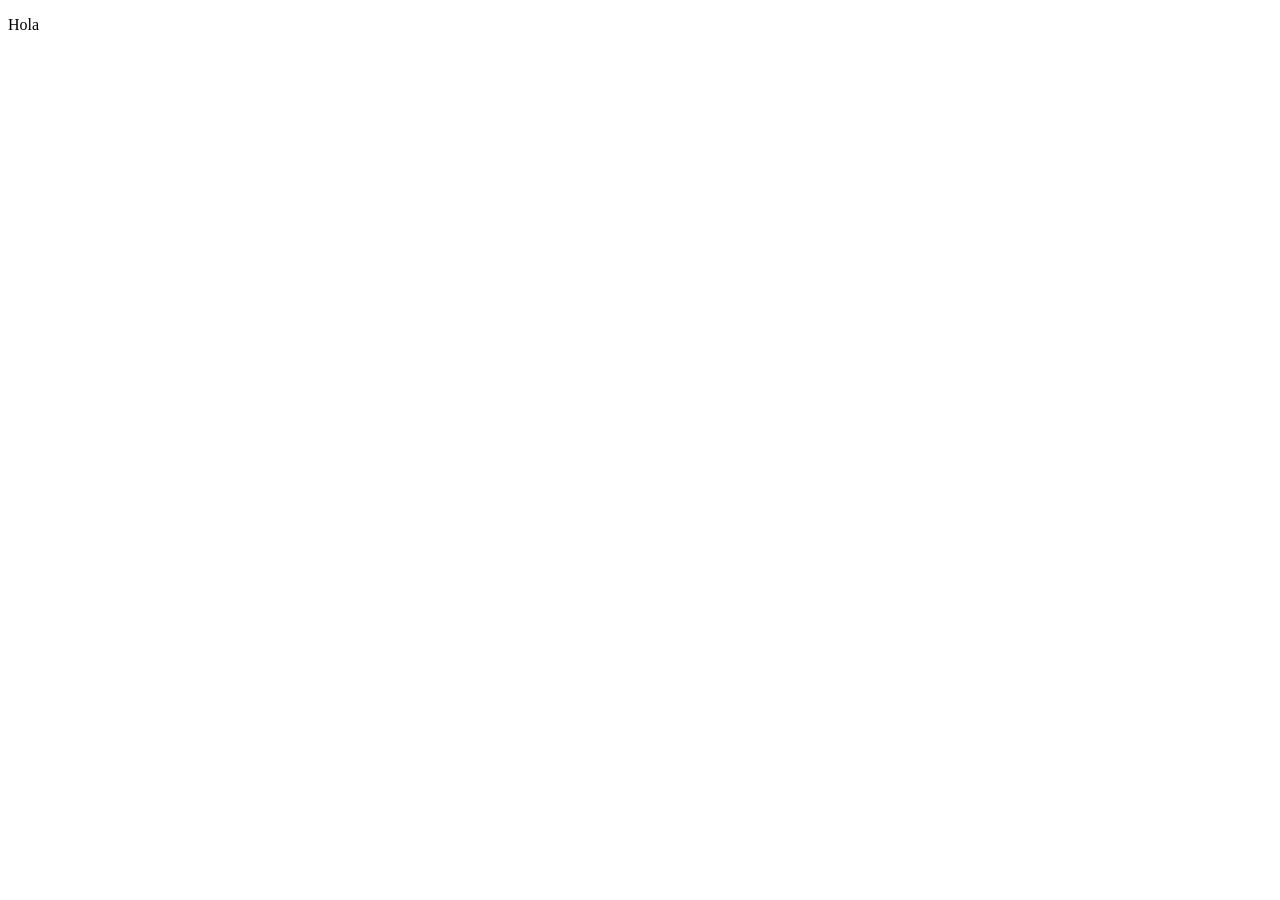
==== index.html @ 0442c542 "initial push" ====
<!DOCTYPE html>
<html lang="es">
<head>
    <meta charset="UTF-8">
    <meta name="viewport" content="width=device-width, initial-scale=1.0">
    <title>Victsantgt's Portfolio</title>
</head>
<body>
    <p>Hola</p>
</body>
</html>
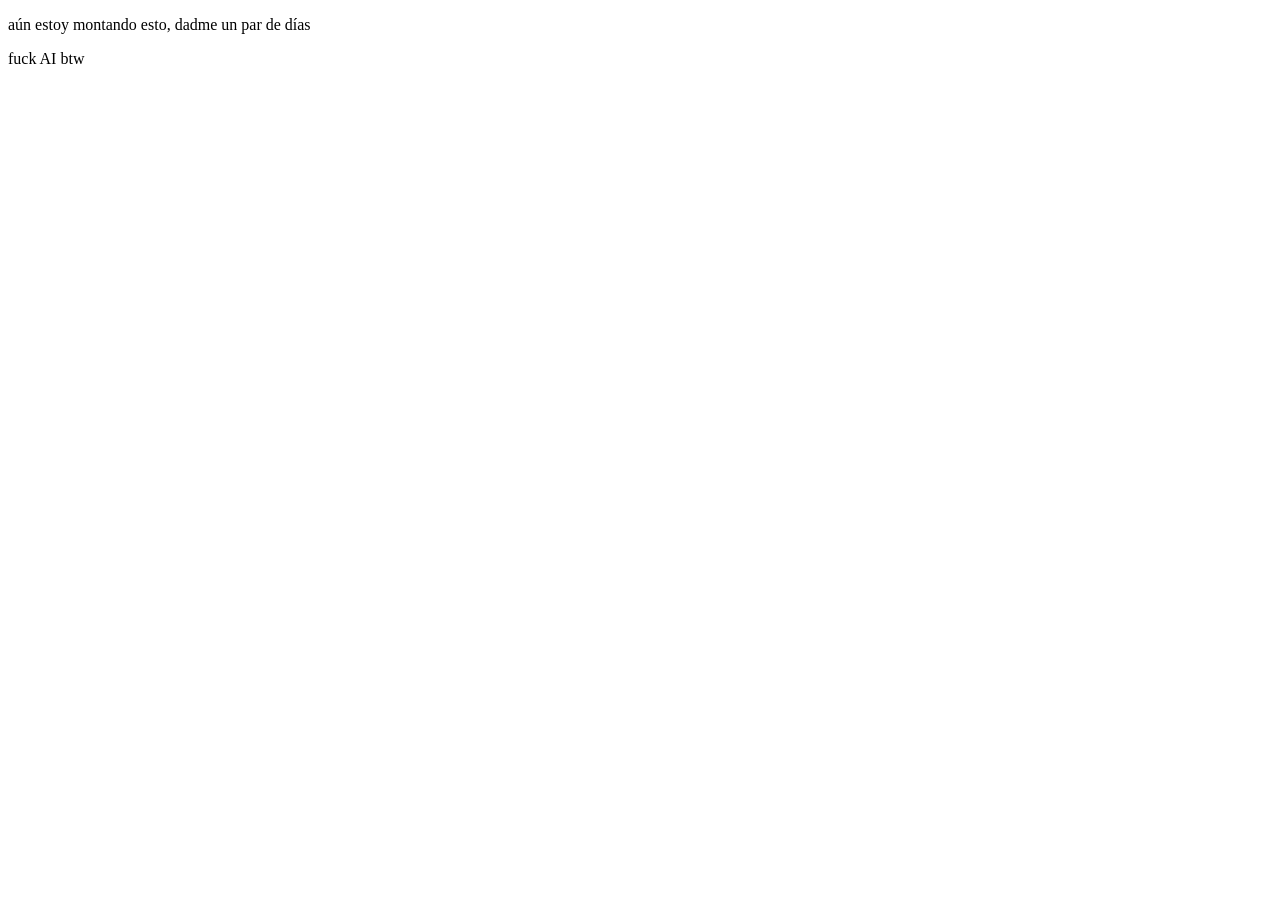
==== commit 72627d17: "Update index.html" ====
--- a/index.html
+++ b/index.html
@@ -6,6 +6,7 @@
     <title>Victsantgt's Portfolio</title>
 </head>
 <body>
-    <p>Hola</p>
+    <p>aún estoy montando esto, dadme un par de días</p>
+    <p>fuck AI btw</p>
 </body>
 </html>
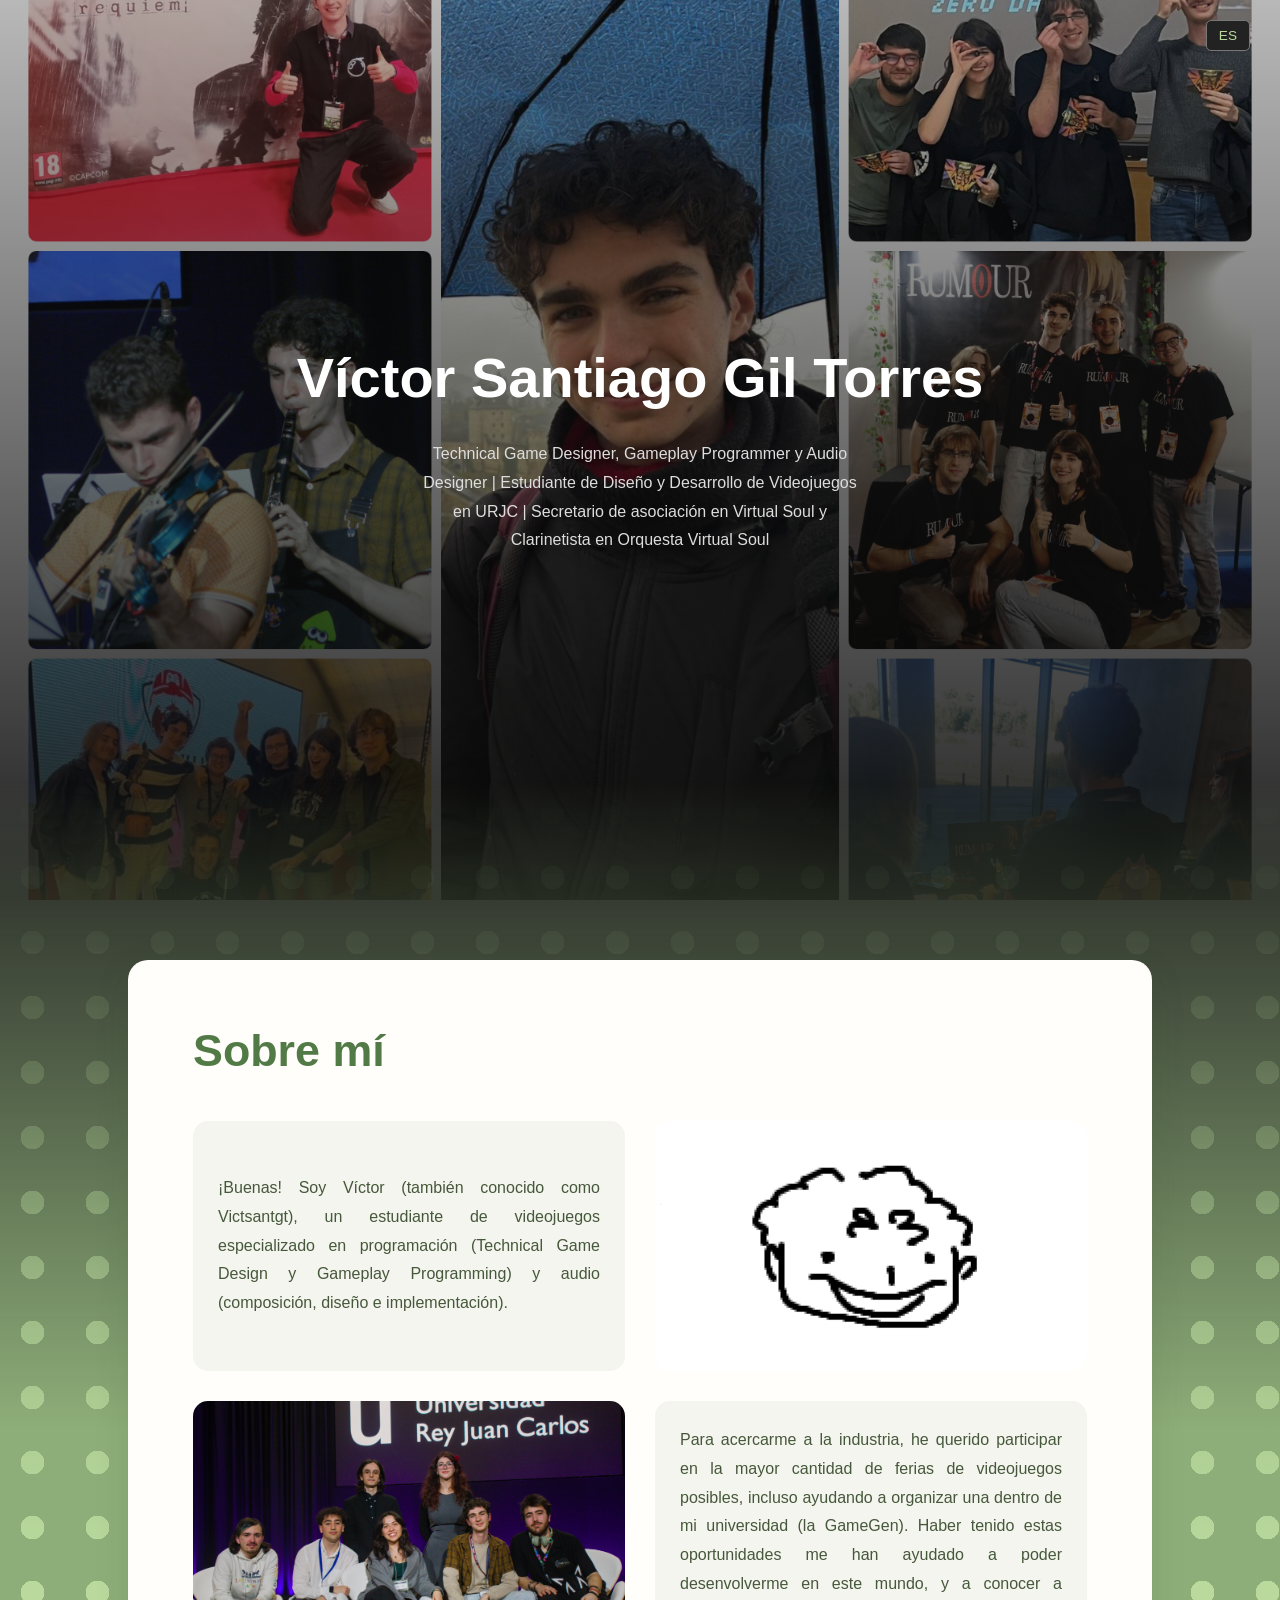
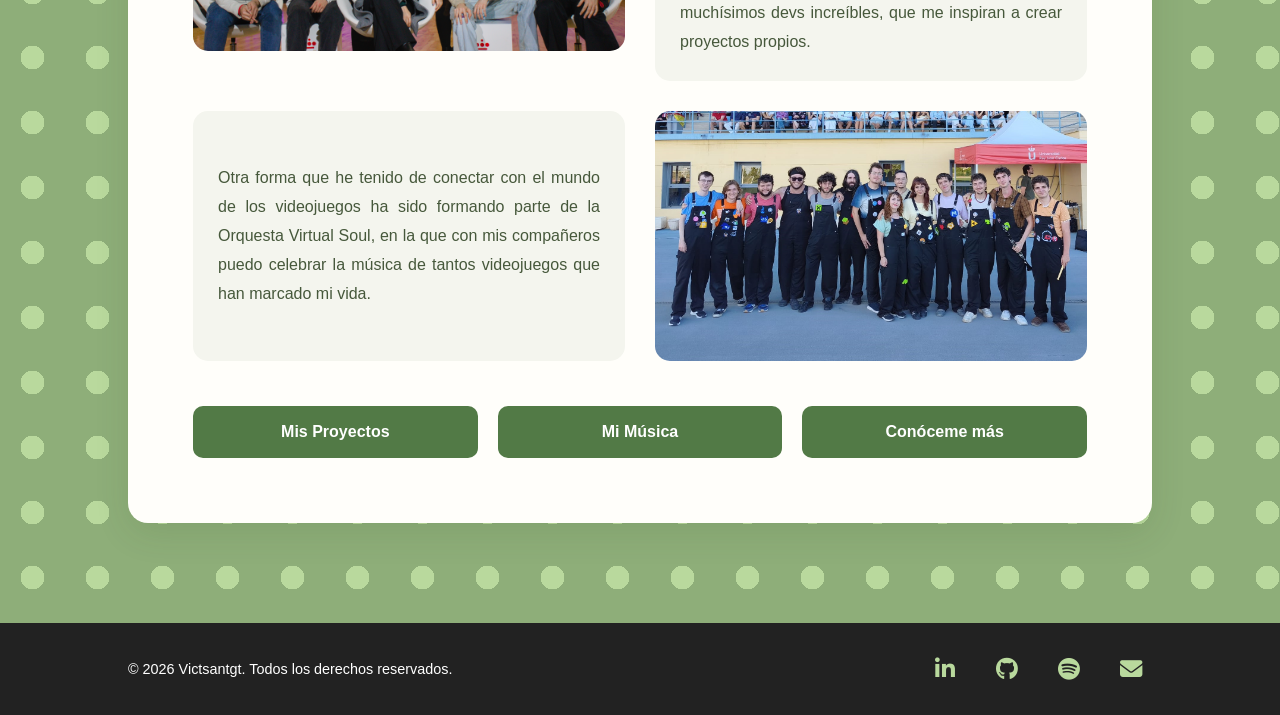
==== commit eabb96e7: "Página principal hecha me ha llevado toda la tarde y es solo una página me voy a matar" ====
--- a/index.html
+++ b/index.html
@@ -1,12 +1,117 @@
 <!DOCTYPE html>
 <html lang="es">
+
 <head>
     <meta charset="UTF-8">
     <meta name="viewport" content="width=device-width, initial-scale=1.0">
+
     <title>Victsantgt's Portfolio</title>
+
+    <link rel="stylesheet" href="css/style.css">
+    <script src="js/script.js" defer></script>
+
+    <link rel="stylesheet" href="https://cdnjs.cloudflare.com/ajax/libs/font-awesome/6.7.2/css/all.min.css">
 </head>
+
 <body>
-    <p>aún estoy montando esto, dadme un par de días</p>
-    <p>fuck AI btw</p>
+
+    <!-- CAMBIAR IDIOMA -->
+    <button id="language-button" type="button">EN</button>
+
+    <!-- INICIO -->
+    <header id="inicio">
+        <h1>Víctor Santiago Gil Torres</h1>
+        <p data-translate="hero-description">cosas</p>
+    </header>
+
+    <!-- SOBRE MÍ -->
+    <section id="sobre-mi">
+
+        <div class="sobre-mi-card">
+
+            <h2 data-translate="about-title">Sobre mí</h2>
+
+            <div class="about-grid">
+
+                <div class="about-text text-1">
+                    <p data-translate="about-p1">
+                        no che
+                    </p>
+                </div>
+
+                <div class="about-image image-1">
+                    <a href="https://linktr.ee/victsantgt" target="_blank" rel="noopener noreferrer">
+                        <img src="assets/vitin.jpeg" alt="Mi proyecto">
+                    </a>
+                </div>
+
+                <div class="about-image image-2">
+                    <a href="https://virtualsoul.es/gamegen.html" target="_blank" rel="noopener noreferrer">
+                        <img src="assets/gamegen.jpg" alt="Mi trabajo">
+                    </a>
+                </div>
+
+                <div class="about-text text-2">
+                    <p data-translate="about-p2">
+                        hacer webs es dificil
+                    </p>
+                </div>
+
+                <div class="about-text text-3">
+                    <p data-translate="about-p3">
+                        si estais leyendo esto... no sé, hola
+                    </p>
+                </div>
+
+                <div class="about-image image-3">
+                    <a href="https://main.orquestavs.workers.dev/" target="_blank" rel="noopener noreferrer">
+                        <img src="assets/orquesta.jpeg" alt="Mis intereses">
+                    </a>
+                </div>
+            </div>
+
+            <div class="about-buttons">
+                <a href="temporal.html" class="about-button" data-translate="about-b1">Mis Proyectos</a>
+                <a href="temporal.html" class="about-button" data-translate="about-b2">Mi Música</a>
+                <a href="temporal.html" class="about-button" data-translate="about-b3">Conóceme más</a>
+            </div>
+        </div>
+    </section>
+
+    <!-- CONTACTO -->
+    <footer>
+    <p data-translate="copyright">
+        © 2026 Victsantgt. Todos los derechos reservados.
+    </p>
+
+    <div class="footer-socials">
+        <a href="https://www.linkedin.com/in/victor-santiago-gil-torres-664898389/"
+           target="_blank"
+           rel="noopener noreferrer"
+           aria-label="LinkedIn">
+            <i class="fa-brands fa-linkedin-in"></i>
+        </a>
+
+        <a href="https://github.com/victsantgt"
+           target="_blank"
+           rel="noopener noreferrer"
+           aria-label="GitHub">
+            <i class="fa-brands fa-github"></i>
+        </a>
+
+        <a href="https://open.spotify.com/artist/1xuKelePze1BmLCzUKvtTy?si=LpdsJSyDSmmpAiLlxY_1Tw"
+           target="_blank"
+           rel="noopener noreferrer"
+           aria-label="Spotify">
+            <i class="fa-brands fa-spotify"></i>
+        </a>
+
+        <a href="mailto:victsantgt@gmail.com"
+           aria-label="Enviar correo electrónico">
+            <i class="fa-solid fa-envelope"></i>
+        </a>
+    </div>
+</footer>
+
 </body>
-</html>
+</html>
--- a/css/style.css
+++ b/css/style.css
@@ -0,0 +1,415 @@
+/* CONFIGURACIÓN GENERAL */
+
+* {
+    margin: 0;
+    padding: 0;
+    box-sizing: border-box;
+}
+
+html {
+    scroll-behavior: smooth;
+}
+
+body {
+    font-family: Arial, sans-serif;
+    background: #222;
+    color: white;
+}
+
+a {
+    color: #a8e6cf;
+    text-decoration: none;
+}
+
+
+/* BOTÓN DE IDIOMA */
+
+#language-button {
+    position: fixed;
+    top: 20px;
+    right: 30px;
+
+    z-index: 1000;
+
+    padding: 7px 12px;
+
+    background: #222;
+    color: #b9d99d;
+
+    border: 1px solid #777;
+    border-radius: 5px;
+
+    font-size: 0.85rem;
+    cursor: pointer;
+
+    transition:
+        background 0.2s ease,
+        color 0.2s ease;
+}
+
+#language-button:hover {
+    background: #b9d99d;
+    color: #222;
+}
+
+
+/* PORTADA */
+
+header {
+    position: fixed;
+    top: 0;
+    left: 0;
+
+    width: 100%;
+    height: 100vh;
+    height: 100svh;
+
+    padding: 80px 10%;
+
+    display: flex;
+    flex-direction: column;
+    justify-content: center;
+    align-items: center;
+
+    text-align: center;
+
+    background:
+        linear-gradient(
+            rgba(20, 20, 20, 0.3),
+            rgba(10, 10, 10, 0.9)
+        ),
+        url("../assets/fondo.jpg") center / cover no-repeat;
+
+    z-index: 0;
+}
+
+header h1 {
+    margin-bottom: 30px;
+
+    font-size: 3.5rem;
+}
+
+header p {
+    width: 100%;
+    max-width: 450px;
+
+    line-height: 1.8;
+    color: #ddd;
+}
+
+
+/* SOBRE MÍ */
+
+#sobre-mi {
+    position: relative;
+    isolation: isolate;
+
+    min-height: 100vh;
+    margin-top: calc(100vh - 120px);
+    padding: 180px 10% 100px;
+
+    background: linear-gradient(
+        to bottom,
+        transparent 0%,
+        #8eae79 45%,
+        #8eae79 100%
+    );
+}
+
+#sobre-mi::before {
+    content: "";
+
+    position: absolute;
+    inset: 0;
+
+    z-index: 0;
+    pointer-events: none;
+
+    background-image: radial-gradient(
+        circle,
+        #b9d99d 12px,
+        transparent 8.5px
+    );
+
+    background-size: 65px 65px;
+
+    animation: puntosMovimiento 8s linear infinite;
+
+    -webkit-mask-image: linear-gradient(
+        to bottom,
+        transparent 0%,
+        rgba(0, 0, 0, 0.05) 10%,
+        rgba(0, 0, 0, 0.25) 25%,
+        rgba(0, 0, 0, 0.65) 40%,
+        black 55%,
+        black 100%
+    );
+
+    mask-image: linear-gradient(
+        to bottom,
+        transparent 0%,
+        rgba(0, 0, 0, 0.05) 10%,
+        rgba(0, 0, 0, 0.25) 25%,
+        rgba(0, 0, 0, 0.65) 40%,
+        black 55%,
+        black 100%
+    );
+}
+
+@keyframes puntosMovimiento {
+    from {
+        background-position: 0 0;
+    }
+
+    to {
+        background-position: 65px 65px;
+    }
+}
+
+@media (prefers-reduced-motion: reduce) {
+    #sobre-mi::before {
+        animation: none;
+    }
+}
+
+.sobre-mi-card {
+    position: relative;
+    z-index: 1;
+
+    width: 100%;
+    max-width: 1150px;
+
+    margin: 0 auto;
+    padding: 65px;
+
+    background-color: #fffefa;
+    color: #344b2d;
+
+    border-radius: 20px;
+
+    box-shadow: 0 10px 35px rgba(45, 70, 35, 0.12);
+}
+
+.sobre-mi-card h2 {
+    margin-bottom: 45px;
+
+    font-size: 2.8rem;
+    color: #527a46;
+}
+
+.about-grid {
+    display: grid;
+    grid-template-columns: 1fr 1fr;
+
+    gap: 30px;
+    align-items: stretch;
+}
+
+.about-text {
+    display: flex;
+    align-items: center;
+    text-align: justify;
+
+    padding: 25px;
+
+    background-color: #f4f5ee;
+    border-radius: 15px;
+}
+
+.about-text p {
+    line-height: 1.8;
+    color: #46583b;
+}
+
+.about-image {
+    width: 100%;
+    height: 250px;
+}
+
+.about-image a {
+    display: block;
+    width: 100%;
+    height: 100%;
+    border-radius: 15px;
+    box-shadow: 0 0 0 0 transparent;
+    transition: box-shadow 0.25s ease;
+}
+
+.about-image a:hover {
+    box-shadow: 0 0 0 3px #527a46;
+}
+
+.about-image a:focus-visible {
+    box-shadow: 0 0 0 3px #527a46;
+}
+
+.about-image img {
+    display: block;
+    width: 100%;
+    height: 100%;
+    object-fit: cover;
+    border-radius: 15px;
+}
+
+.about-image a:hover {
+    outline-color: #527a46;
+}
+
+.about-buttons {
+    display: grid;
+    grid-template-columns: repeat(3, 1fr);
+
+    gap: 20px;
+    margin-top: 45px;
+}
+
+.about-button {
+    display: flex;
+    justify-content: center;
+    align-items: center;
+
+    padding: 17px 20px;
+
+    background-color: #527a46;
+    color: white;
+
+    text-decoration: none;
+    text-align: center;
+
+    border-radius: 10px;
+
+    font-weight: bold;
+
+    transition: 
+        background-color 0.3s ease;
+}
+
+.about-button:hover {
+    background-color: #3d6034;
+}
+
+/* CONTACTO */
+
+footer {
+    position: relative;
+    z-index: 1;
+    padding: 25px 10%;
+    background-color: #222;
+    color: #fff;
+
+    display: flex;
+    justify-content: space-between;
+    align-items: center;
+    gap: 25px;
+}
+
+footer p {
+    margin: 0;
+    font-size: 0.9rem;
+}
+
+.footer-socials {
+    display: flex;
+    align-items: center;
+    gap: 20px;
+}
+
+.footer-socials a {
+    display: flex;
+    align-items: center;
+    justify-content: center;
+
+    width: 42px;
+    height: 42px;
+
+    color: #b9d99d;
+    font-size: 1.4rem;
+    text-decoration: none;
+
+    border-radius: 50%;
+    transition:
+        color 0.25s ease,
+        background-color 0.25s ease;
+}
+
+.footer-socials a:hover {
+    color: #222;
+    background-color: #b9d99d;
+}
+
+.footer-socials a:focus-visible {
+    outline: 2px solid #b9d99d;
+    outline-offset: 4px;
+}
+
+/* MÓVILES */
+
+@media (max-width: 700px) {
+
+    #language-button {
+        top: 15px;
+        right: 15px;
+    }
+
+    header {
+        padding: 80px 7%;
+    }
+
+    header h1 {
+        font-size: 2.5rem;
+    }
+
+    header p {
+        font-size: 0.95rem;
+    }
+
+    .sobre-mi-card {
+        padding: 30px 25px;
+    }
+
+    .sobre-mi-card h2 {
+        font-size: 2rem;
+        margin-bottom: 25px;
+    }
+
+    .about-grid {
+        display: flex;
+        flex-direction: column;
+        gap: 18px;
+    }
+
+    .about-image {
+        min-height: 200px;
+        max-height: 500px;
+    }
+
+    .about-image img {
+        min-height: 200px;
+    }
+
+    .about-buttons {
+        grid-template-columns: 1fr;
+        gap: 12px;
+        margin-top: 30px;
+    }
+
+    .text-1 { order: 1; }
+    .image-1 { order: 2; }
+
+    .text-2 { order: 3; }
+    .image-2 { order: 4; }
+
+    .text-3 { order: 5; }
+    .image-3 { order: 6; }
+
+    footer {
+        flex-direction: column;
+        text-align: center;
+        padding: 25px 7%;
+        gap: 18px;
+    }
+
+    .footer-socials {
+        gap: 15px;
+    }
+}
